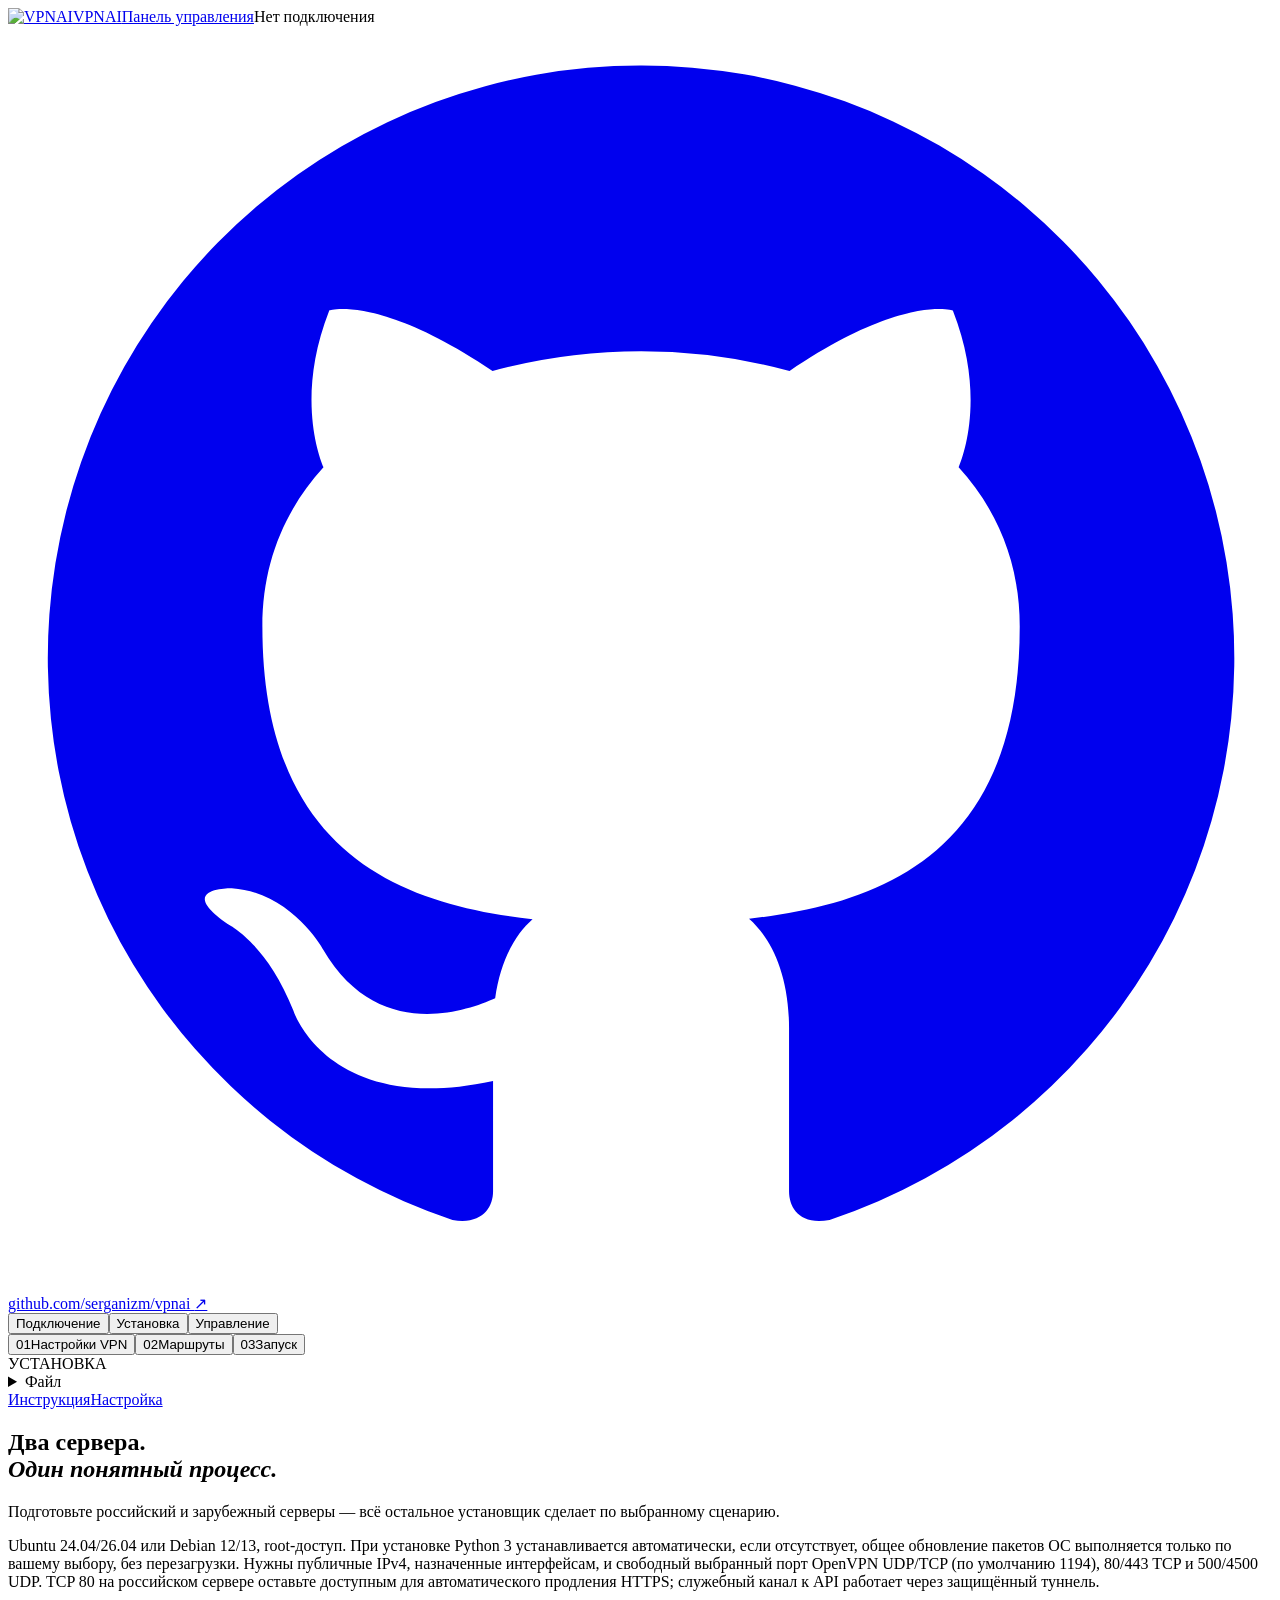
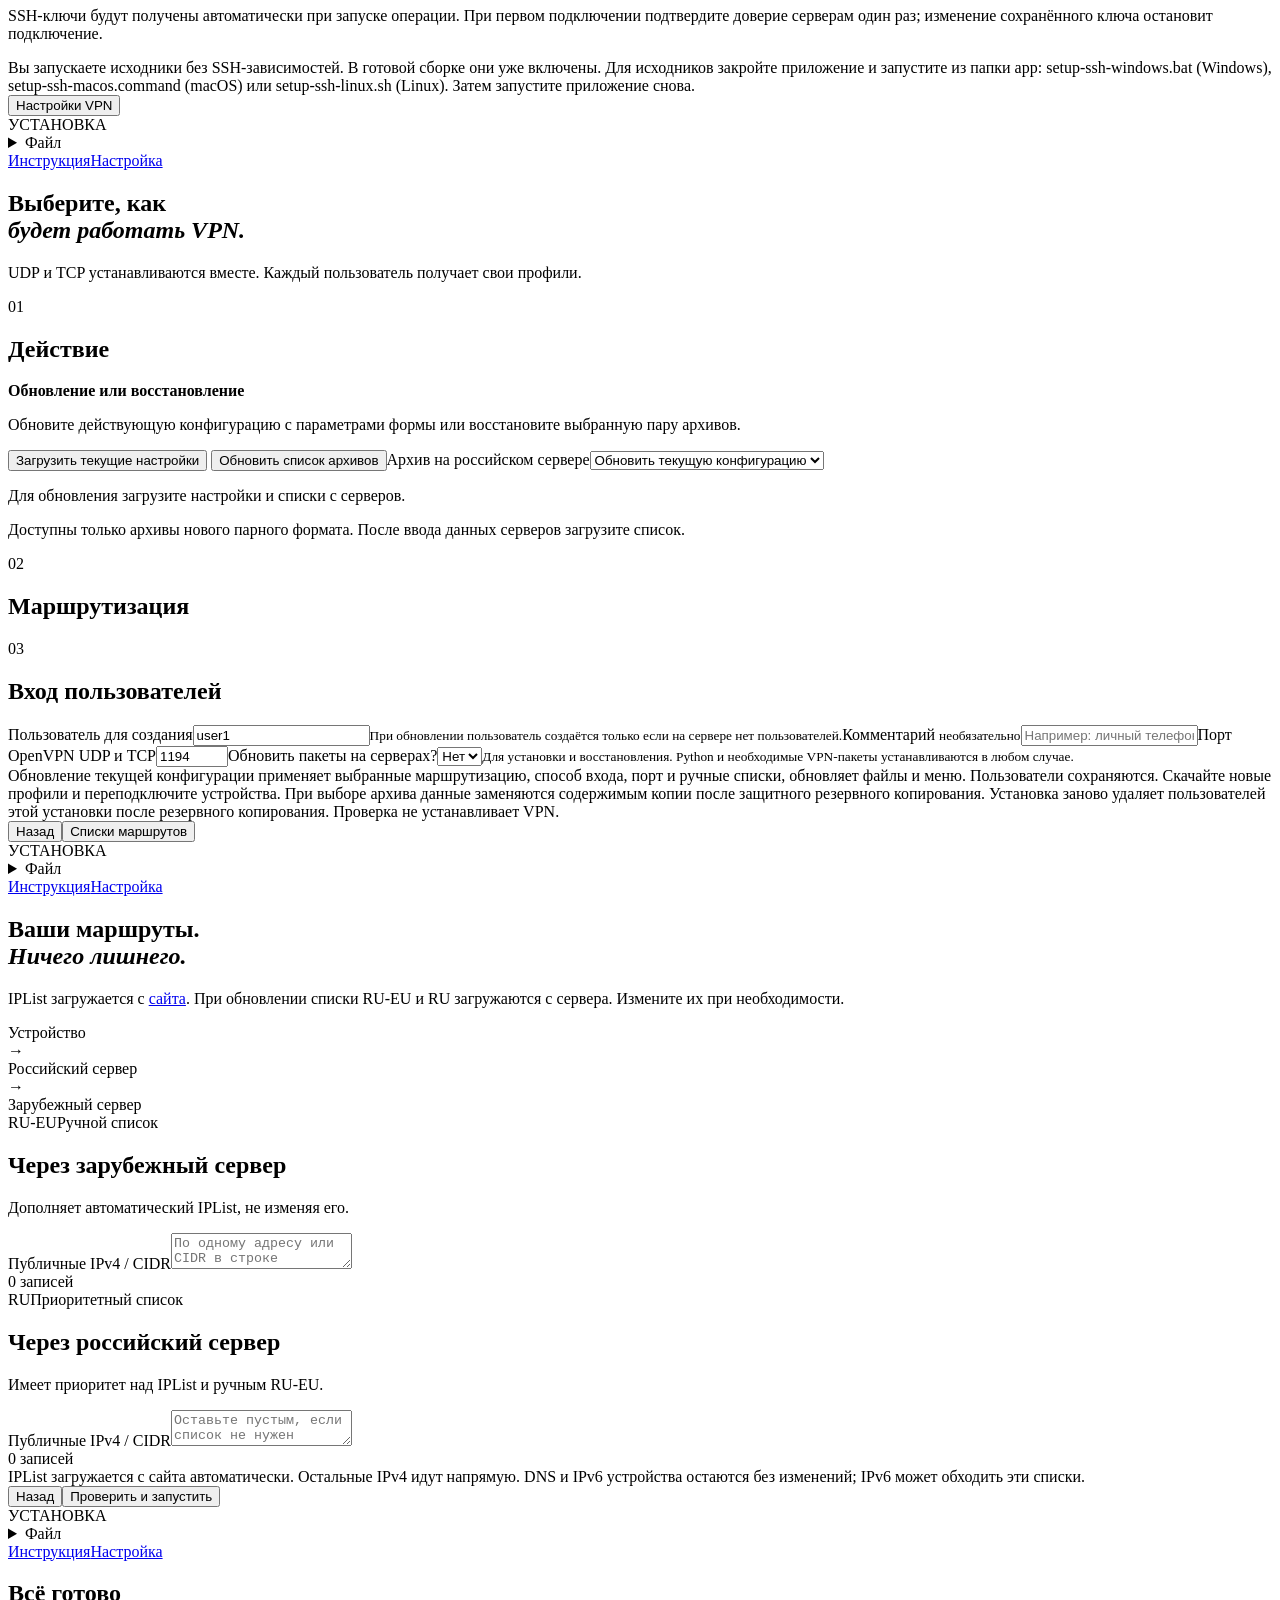
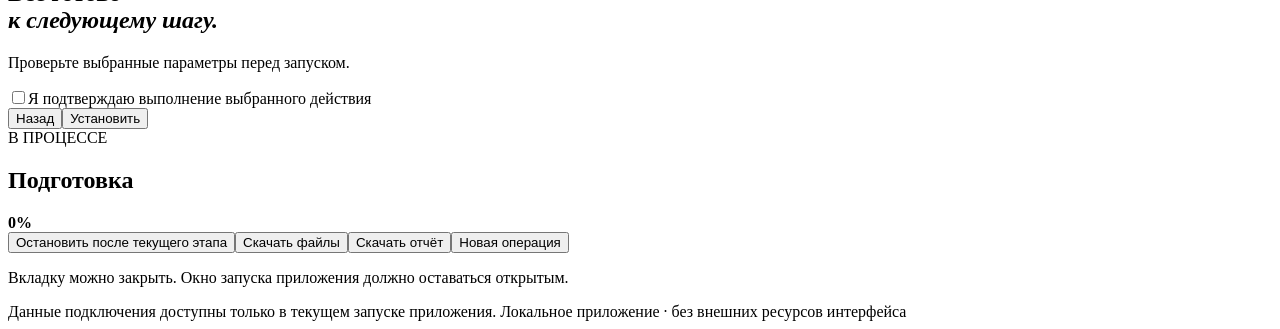
==== android/ui/index.html @ fbcc9d58 "Release 0.3.1 with unified desktop and Android interfaces" ====
<!doctype html>
<html lang="ru"><head><meta charset="UTF-8"><meta name="viewport" content="width=device-width,initial-scale=1"><title>VPNAI · мобильная панель</title><link rel="stylesheet" href="/style.css"><script defer src="/app.js"></script></head>
<body class="mobile-preview" data-mobile-mode="admin"><div class="app"><aside class="mobile-shell-head">
<div class="mobile-brand-row"><a class="brand" href="#"><img class="brand-logo" src="/static/logo.jpg" alt="VPNAI"><span class="brand-copy"><span class="brand-name">VPNAI</span><span class="brand-subtitle">Панель управления</span></span></a><span id="mobileConnectionBadge" class="demo-label connection-badge is-disconnected" role="status" aria-live="polite" aria-atomic="true"><span class="connection-badge-dot" aria-hidden="true"></span><span class="connection-badge-text">Нет подключения</span></span></div>
<a class="mobile-repository" href="https://github.com/serganizm/vpnai" target="_blank" rel="noopener noreferrer"><svg viewBox="0 0 24 24" aria-hidden="true"><path fill="currentColor" d="M12 .75a11.25 11.25 0 0 0-3.56 21.92c.56.1.77-.24.77-.54v-2.1c-3.13.68-3.79-1.33-3.79-1.33-.51-1.3-1.25-1.65-1.25-1.65-1.02-.7.08-.68.08-.68 1.13.08 1.73 1.16 1.73 1.16 1 1.72 2.63 1.22 3.27.93.1-.73.39-1.22.71-1.5-2.5-.28-5.13-1.25-5.13-5.56 0-1.23.44-2.23 1.16-3.02-.12-.28-.5-1.43.11-2.98 0 0 .95-.3 3.1 1.15a10.8 10.8 0 0 1 5.64 0c2.15-1.46 3.1-1.15 3.1-1.15.61 1.55.23 2.7.11 2.98.72.79 1.16 1.79 1.16 3.02 0 4.32-2.63 5.27-5.14 5.55.4.35.76 1.03.76 2.08v3.1c0 .3.2.65.77.54A11.25 11.25 0 0 0 12 .75Z"/></svg>github.com/serganizm/vpnai <span>↗</span></a>
<div class="workspace-switch" role="group" aria-label="Основной раздел"><button id="modeConnection" class="selected"><span class="mode-label">Подключение</span></button><button id="modeInstall"><span class="mode-label">Установка</span><span class="mode-connection-dot" aria-hidden="true"></span></button><button id="modeAdmin"><span class="mode-label">Управление</span><span class="mode-connection-dot" aria-hidden="true"></span></button></div>
<div id="installNav" class="hidden"><nav id="navigation" aria-label="Шаги установки"><button data-page="1" class="nav"><span>01</span>Настройки VPN</button><button data-page="2" class="nav"><span>02</span>Маршруты</button><button data-page="3" class="nav"><span>03</span>Запуск</button></nav></div><div id="adminNav"></div></aside>
<main><div id="adminView"></div><div id="installView" class="hidden"><div id="installConnectionHint"></div>
<div id="error" class="error hidden" role="alert"></div>
<section class="hidden" data-connection-fields="true"><div class="step-heading"><div class="eyebrow">УСТАНОВКА</div><nav class="help-menu" aria-label="Documentation"><details class="connection-file-menu"><summary>Файл</summary><div class="connection-file-popup"><button type="button" data-server-file-download>Скачать файл</button><button type="button" data-server-file-upload>Загрузить файл</button><p>Шаблон JSON для RU и EU. Можно загрузить .json или .txt с такой же структурой. Заполненный файл содержит пароли.</p></div></details><a href="/help" target="_blank" rel="noopener">Инструкция</a><a href="/docs/SETUP.md" target="_blank" rel="noopener">Настройка</a></nav></div><div class="page-intro"><div class="intro-copy"><h1>Два сервера.<br><em>Один понятный процесс.</em></h1><p class="lead">Подготовьте российский и зарубежный серверы — всё остальное установщик сделает по выбранному сценарию.</p></div></div>
<div class="server-grid" id="serverCards"></div>
<div id="realNotes"><div class="notice">Ubuntu 24.04/26.04 или Debian 12/13, root-доступ. При установке Python 3 устанавливается автоматически, если отсутствует, общее обновление пакетов ОС выполняется только по вашему выбору, без перезагрузки. Нужны публичные IPv4, назначенные интерфейсам, и свободный выбранный порт OpenVPN UDP/TCP (по умолчанию 1194), 80/443 TCP и 500/4500 UDP. TCP 80 на российском сервере оставьте доступным для автоматического продления HTTPS; служебный канал к API работает через защищённый туннель.</div><div class="fingerprints"><p id="sshTrustStatus">SSH-ключи будут получены автоматически при запуске операции. При первом подключении подтвердите доверие серверам один раз; изменение сохранённого ключа остановит подключение.</p></div><div id="sshMissing" class="notice hidden">Вы запускаете исходники без SSH-зависимостей. В готовой сборке они уже включены. Для исходников закройте приложение и запустите из папки app: setup-ssh-windows.bat (Windows), setup-ssh-macos.command (macOS) или setup-ssh-linux.sh (Linux). Затем запустите приложение снова.</div></div>
<div class="footer-actions action-bar"><div class="action-buttons"><button class="primary next">Настройки VPN </button></div></div></section>
<section class="page hidden" data-page="1"><div class="step-heading"><div class="eyebrow">УСТАНОВКА</div><nav class="help-menu" aria-label="Documentation"><details class="connection-file-menu"><summary>Файл</summary><div class="connection-file-popup"><button type="button" data-server-file-download>Скачать файл</button><button type="button" data-server-file-upload>Загрузить файл</button><p>Шаблон JSON для RU и EU. Можно загрузить .json или .txt с такой же структурой. Заполненный файл содержит пароли.</p></div></details><a href="/help" target="_blank" rel="noopener">Инструкция</a><a href="/docs/SETUP.md" target="_blank" rel="noopener">Настройка</a></nav></div><div class="page-intro"><div class="intro-copy"><h1>Выберите, как<br><em>будет работать VPN.</em></h1><p class="lead">UDP и TCP устанавливаются вместе. Каждый пользователь получает свои профили.</p></div></div>
<div class="section-title"><span>01</span><h2>Действие</h2></div><div id="actions" class="choice-grid three"></div><div id="restoreOptions" class="notice hidden"><strong>Обновление или восстановление</strong><p>Обновите действующую конфигурацию с параметрами формы или восстановите выбранную пару архивов.</p><button id="loadCurrentConfig" type="button" class="secondary">Загрузить текущие настройки</button> <button id="loadBackups" type="button" class="secondary">Обновить список архивов</button><label>Архив на российском сервере<select id="restoreBackup"><option value="">Обновить текущую конфигурацию</option></select></label><p id="currentConfigStatus">Для обновления загрузите настройки и списки с серверов.</p><p id="backupStatus">Доступны только архивы нового парного формата. После ввода данных серверов загрузите список.</p></div>
<div class="section-title"><span>02</span><h2>Маршрутизация</h2></div><div id="routes" class="choice-stack"></div>
<div class="section-title"><span>03</span><h2>Вход пользователей</h2></div><div id="authChoices" class="choice-grid"></div>
<div class="fields two"><label>Пользователь для создания<input id="initialUser" value="user1" autocomplete="off" maxlength="48"><small><span id="initialUserHint">При обновлении пользователь создаётся только если на сервере нет пользователей.</span></small></label><label>Комментарий <small>необязательно</small><input id="comment" placeholder="Например: личный телефон" maxlength="200"></label><label>Порт OpenVPN UDP и TCP<input id="vpnPort" type="number" min="1024" max="65535" value="1194"></label><label>Обновить пакеты на серверах?<select id="updatePackages"><option value="no">Нет</option><option value="yes">Да</option></select><small>Для установки и восстановления. Python и необходимые VPN-пакеты устанавливаются в любом случае.</small></label></div>
<div class="notice">Обновление текущей конфигурации применяет выбранные маршрутизацию, способ входа, порт и ручные списки, обновляет файлы и меню. Пользователи сохраняются. Скачайте новые профили и переподключите устройства. При выборе архива данные заменяются содержимым копии после защитного резервного копирования. Установка заново удаляет пользователей этой установки после резервного копирования. Проверка не устанавливает VPN.</div><div class="footer-actions action-bar"><div class="action-buttons"><button class="primary back">Назад</button><button class="primary next">Списки маршрутов </button></div></div></section>
<section class="page hidden" data-page="2"><div class="step-heading"><div class="eyebrow">УСТАНОВКА</div><nav class="help-menu" aria-label="Documentation"><details class="connection-file-menu"><summary>Файл</summary><div class="connection-file-popup"><button type="button" data-server-file-download>Скачать файл</button><button type="button" data-server-file-upload>Загрузить файл</button><p>Шаблон JSON для RU и EU. Можно загрузить .json или .txt с такой же структурой. Заполненный файл содержит пароли.</p></div></details><a href="/help" target="_blank" rel="noopener">Инструкция</a><a href="/docs/SETUP.md" target="_blank" rel="noopener">Настройка</a></nav></div><div class="page-intro"><div class="intro-copy"><h1>Ваши маршруты.<br><em>Ничего лишнего.</em></h1><p class="lead">IPList загружается с <a class="source-link" href="https://iplist.opencck.org/ru/" target="_blank" rel="noopener noreferrer">сайта</a>. При обновлении списки RU-EU и RU загружаются с сервера. Измените их при необходимости.</p></div></div><div class="route-diagram"><div>Устройство</div><span>→</span><div>Российский сервер</div><span>→</span><div>Зарубежный сервер</div></div><div class="server-grid"><div class="panel"><div class="panel-top"><span class="tag">RU-EU</span><span class="muted">Ручной список</span></div><h2>Через зарубежный сервер</h2><p>Дополняет автоматический IPList, не изменяя его.</p><label>Публичные IPv4 / CIDR<textarea id="euRoutes" spellcheck="false" placeholder="По одному адресу или CIDR в строке"></textarea></label><div class="count" id="euCount">0 записей</div></div><div class="panel"><div class="panel-top"><span class="tag green">RU</span><span class="muted">Приоритетный список</span></div><h2>Через российский сервер</h2><p>Имеет приоритет над IPList и ручным RU-EU.</p><label>Публичные IPv4 / CIDR<textarea id="ruRoutes" spellcheck="false" placeholder="Оставьте пустым, если список не нужен"></textarea></label><div class="count" id="ruCount">0 записей</div></div></div><div class="notice" id="routeNotice">IPList загружается с сайта автоматически. Остальные IPv4 идут напрямую. DNS и IPv6 устройства остаются без изменений; IPv6 может обходить эти списки.</div><div class="footer-actions action-bar"><div class="action-buttons"><button class="primary back">Назад</button><button class="primary next">Проверить и запустить </button></div></div></section>
<section class="page hidden" data-page="3"><div class="step-heading"><div class="eyebrow">УСТАНОВКА</div><nav class="help-menu" aria-label="Documentation"><details class="connection-file-menu"><summary>Файл</summary><div class="connection-file-popup"><button type="button" data-server-file-download>Скачать файл</button><button type="button" data-server-file-upload>Загрузить файл</button><p>Шаблон JSON для RU и EU. Можно загрузить .json или .txt с такой же структурой. Заполненный файл содержит пароли.</p></div></details><a href="/help" target="_blank" rel="noopener">Инструкция</a><a href="/docs/SETUP.md" target="_blank" rel="noopener">Настройка</a></nav></div><div class="page-intro"><div class="intro-copy"><h1>Всё готово<br><em>к следующему шагу.</em></h1></div></div><p class="lead" id="reviewSubtitle">Проверьте выбранные параметры перед запуском.</p><div id="summary" class="summary"></div><div id="destructive" class="notice danger hidden"><p id="destructiveDescription"></p><label class="check"><input id="confirmation" type="checkbox">Я подтверждаю выполнение выбранного действия</label></div><div class="footer-actions action-bar"><div id="runControls" class="action-buttons"><button class="primary back">Назад</button><button id="start" class="primary">Установить </button></div></div><div id="progressPanel" class="panel hidden"><div class="progress-head"><div><span id="runBadge" class="pill">В ПРОЦЕССЕ</span><h2 id="phase">Подготовка</h2></div><strong id="percentage">0%</strong></div><div class="progress-track"><div id="progressBar"></div></div><div class="log" id="log" aria-live="polite"></div><div class="result hidden" id="result"></div><div class="result-actions"><button id="cancel" class="secondary">Остановить после текущего этапа</button><button id="download" class="primary hidden">Скачать файлы</button><button id="report" class="secondary hidden">Скачать отчёт</button><button id="again" class="secondary hidden">Новая операция</button></div><p class="muted small">Вкладку можно закрыть. Окно запуска приложения должно оставаться открытым.</p></div></section>
</div><footer><span class="session-note">Данные подключения доступны только в текущем запуске приложения.</span> <span>Локальное приложение · без внешних ресурсов интерфейса</span></footer></main></div></body></html>
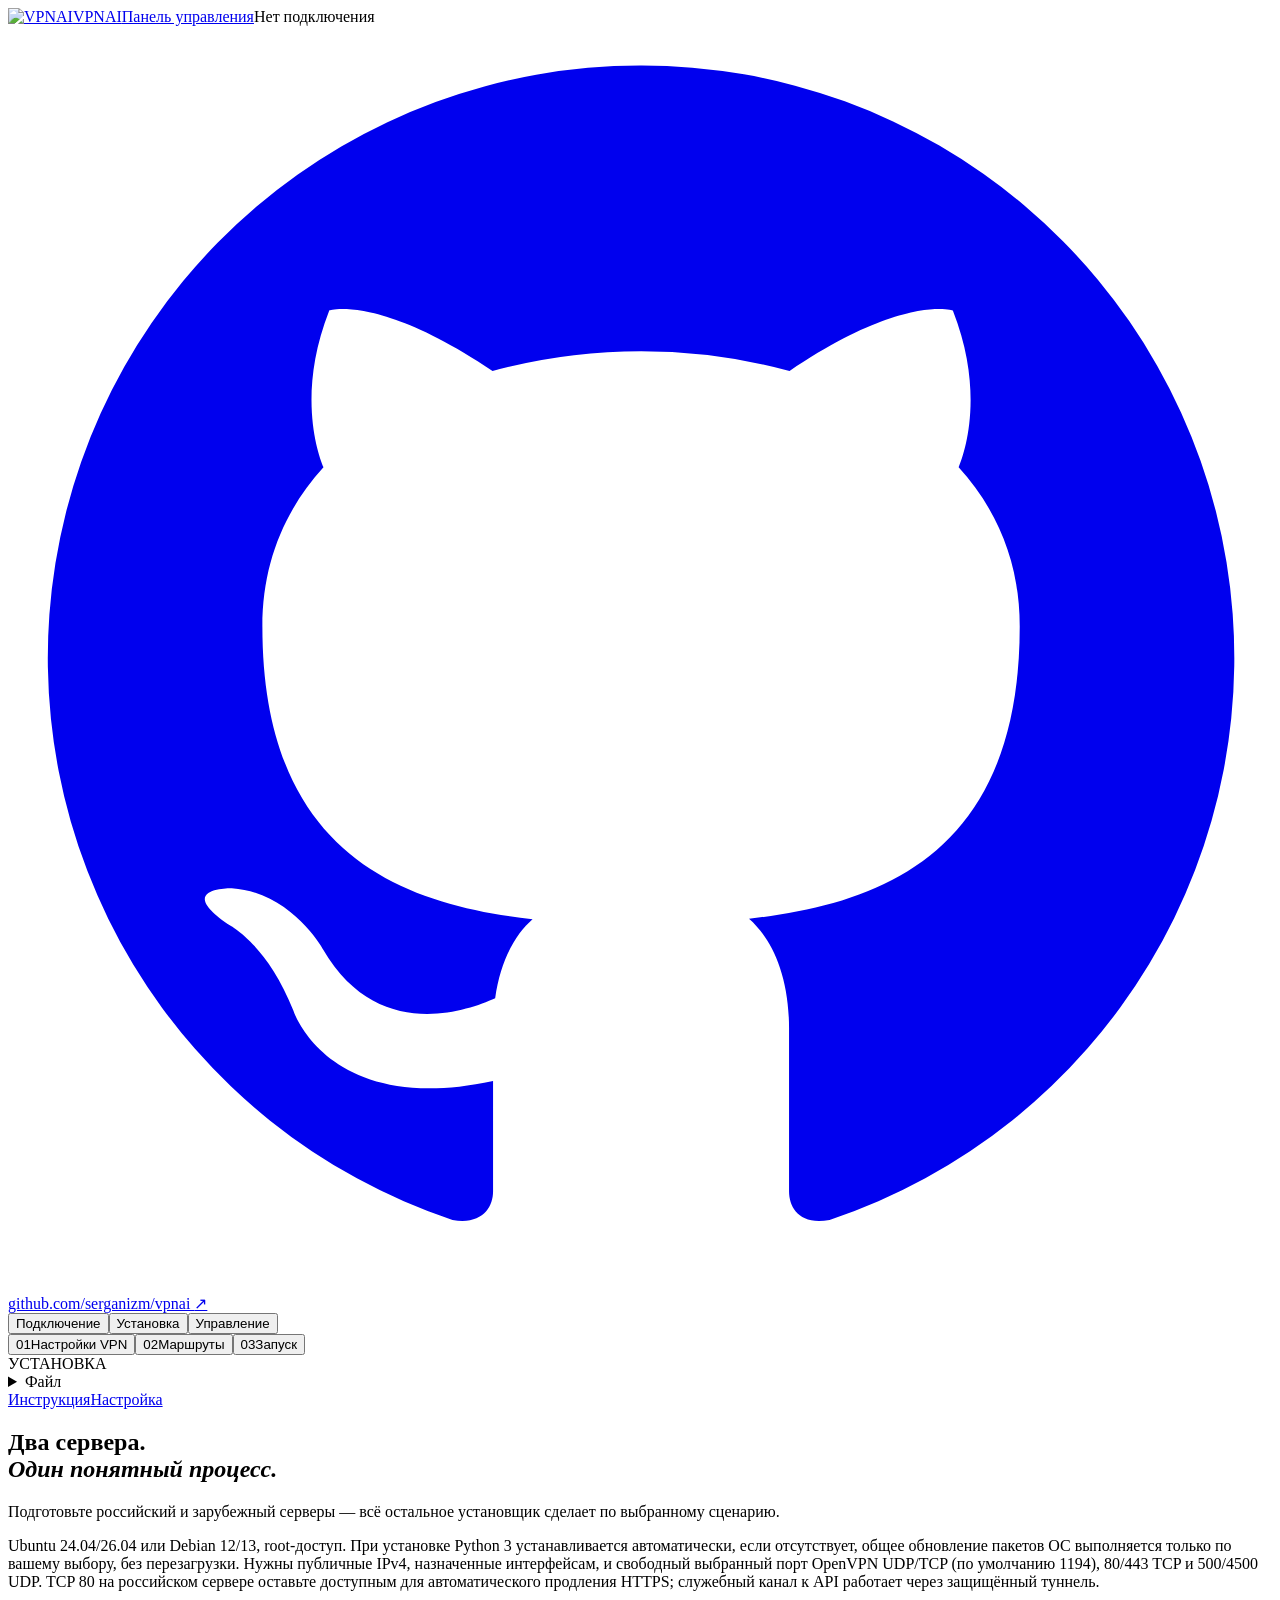
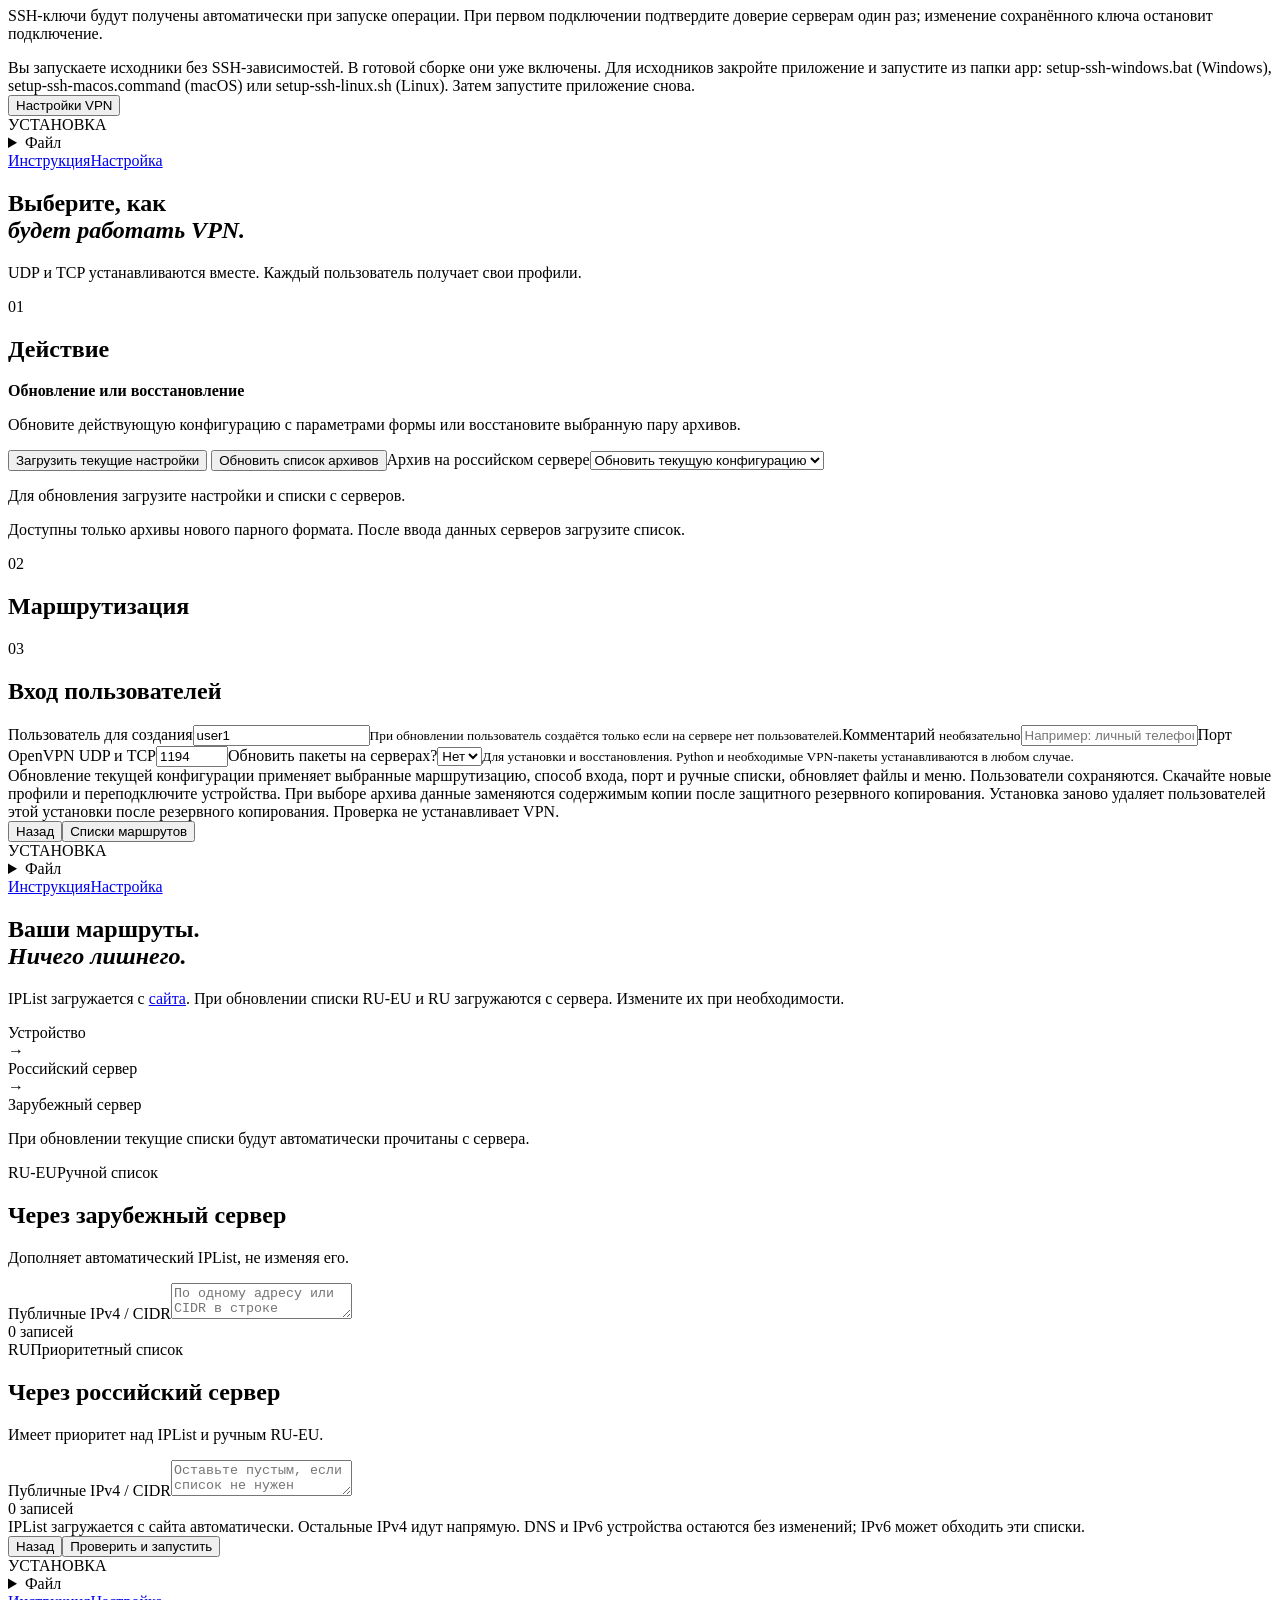
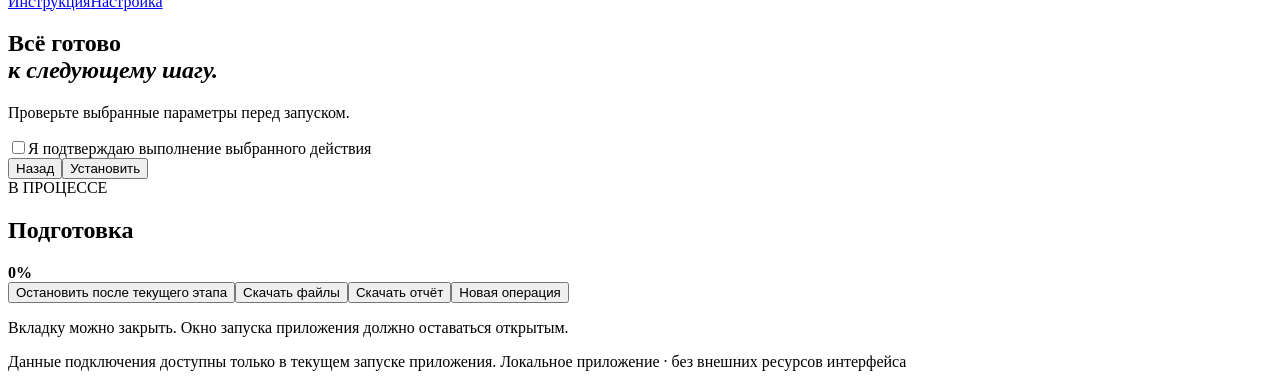
==== commit 9f98fb45: "Release 0.4.1: reliable SSH lock cleanup and automatic live configuration loading" ====
--- a/android/ui/index.html
+++ b/android/ui/index.html
@@ -16,7 +16,7 @@
 <div class="section-title"><span>02</span><h2>Маршрутизация</h2></div><div id="routes" class="choice-stack"></div>
 <div class="section-title"><span>03</span><h2>Вход пользователей</h2></div><div id="authChoices" class="choice-grid"></div>
 <div class="fields two"><label>Пользователь для создания<input id="initialUser" value="user1" autocomplete="off" maxlength="48"><small><span id="initialUserHint">При обновлении пользователь создаётся только если на сервере нет пользователей.</span></small></label><label>Комментарий <small>необязательно</small><input id="comment" placeholder="Например: личный телефон" maxlength="200"></label><label>Порт OpenVPN UDP и TCP<input id="vpnPort" type="number" min="1024" max="65535" value="1194"></label><label>Обновить пакеты на серверах?<select id="updatePackages"><option value="no">Нет</option><option value="yes">Да</option></select><small>Для установки и восстановления. Python и необходимые VPN-пакеты устанавливаются в любом случае.</small></label></div>
-<div class="notice">Обновление текущей конфигурации применяет выбранные маршрутизацию, способ входа, порт и ручные списки, обновляет файлы и меню. Пользователи сохраняются. Скачайте новые профили и переподключите устройства. При выборе архива данные заменяются содержимым копии после защитного резервного копирования. Установка заново удаляет пользователей этой установки после резервного копирования. Проверка не устанавливает VPN.</div><div class="footer-actions action-bar"><div class="action-buttons"><button class="primary back">Назад</button><button class="primary next">Списки маршрутов </button></div></div></section>
-<section class="page hidden" data-page="2"><div class="step-heading"><div class="eyebrow">УСТАНОВКА</div><nav class="help-menu" aria-label="Documentation"><details class="connection-file-menu"><summary>Файл</summary><div class="connection-file-popup"><button type="button" data-server-file-download>Скачать файл</button><button type="button" data-server-file-upload>Загрузить файл</button><p>Шаблон JSON для RU и EU. Можно загрузить .json или .txt с такой же структурой. Заполненный файл содержит пароли.</p></div></details><a href="/help" target="_blank" rel="noopener">Инструкция</a><a href="/docs/SETUP.md" target="_blank" rel="noopener">Настройка</a></nav></div><div class="page-intro"><div class="intro-copy"><h1>Ваши маршруты.<br><em>Ничего лишнего.</em></h1><p class="lead">IPList загружается с <a class="source-link" href="https://iplist.opencck.org/ru/" target="_blank" rel="noopener noreferrer">сайта</a>. При обновлении списки RU-EU и RU загружаются с сервера. Измените их при необходимости.</p></div></div><div class="route-diagram"><div>Устройство</div><span>→</span><div>Российский сервер</div><span>→</span><div>Зарубежный сервер</div></div><div class="server-grid"><div class="panel"><div class="panel-top"><span class="tag">RU-EU</span><span class="muted">Ручной список</span></div><h2>Через зарубежный сервер</h2><p>Дополняет автоматический IPList, не изменяя его.</p><label>Публичные IPv4 / CIDR<textarea id="euRoutes" spellcheck="false" placeholder="По одному адресу или CIDR в строке"></textarea></label><div class="count" id="euCount">0 записей</div></div><div class="panel"><div class="panel-top"><span class="tag green">RU</span><span class="muted">Приоритетный список</span></div><h2>Через российский сервер</h2><p>Имеет приоритет над IPList и ручным RU-EU.</p><label>Публичные IPv4 / CIDR<textarea id="ruRoutes" spellcheck="false" placeholder="Оставьте пустым, если список не нужен"></textarea></label><div class="count" id="ruCount">0 записей</div></div></div><div class="notice" id="routeNotice">IPList загружается с сайта автоматически. Остальные IPv4 идут напрямую. DNS и IPv6 устройства остаются без изменений; IPv6 может обходить эти списки.</div><div class="footer-actions action-bar"><div class="action-buttons"><button class="primary back">Назад</button><button class="primary next">Проверить и запустить </button></div></div></section>
+<div id="installationDNSPreview"></div><div class="notice">Обновление текущей конфигурации применяет выбранные маршрутизацию, способ входа, порт и ручные списки, обновляет файлы и меню. Пользователи сохраняются. Скачайте новые профили и переподключите устройства. При выборе архива данные заменяются содержимым копии после защитного резервного копирования. Установка заново удаляет пользователей этой установки после резервного копирования. Проверка не устанавливает VPN.</div><div class="footer-actions action-bar"><div class="action-buttons"><button class="primary back">Назад</button><button class="primary next">Списки маршрутов </button></div></div></section>
+<section class="page hidden" data-page="2"><div class="step-heading"><div class="eyebrow">УСТАНОВКА</div><nav class="help-menu" aria-label="Documentation"><details class="connection-file-menu"><summary>Файл</summary><div class="connection-file-popup"><button type="button" data-server-file-download>Скачать файл</button><button type="button" data-server-file-upload>Загрузить файл</button><p>Шаблон JSON для RU и EU. Можно загрузить .json или .txt с такой же структурой. Заполненный файл содержит пароли.</p></div></details><a href="/help" target="_blank" rel="noopener">Инструкция</a><a href="/docs/SETUP.md" target="_blank" rel="noopener">Настройка</a></nav></div><div class="page-intro"><div class="intro-copy"><h1>Ваши маршруты.<br><em>Ничего лишнего.</em></h1><p class="lead">IPList загружается с <a class="source-link" href="https://iplist.opencck.org/ru/" target="_blank" rel="noopener noreferrer">сайта</a>. При обновлении списки RU-EU и RU загружаются с сервера. Измените их при необходимости.</p></div></div><div class="route-diagram"><div>Устройство</div><span>→</span><div>Российский сервер</div><span>→</span><div>Зарубежный сервер</div></div><p class="muted small" id="routesSourceStatus">При обновлении текущие списки будут автоматически прочитаны с сервера.</p><div class="server-grid"><div class="panel"><div class="panel-top"><span class="tag">RU-EU</span><span class="muted">Ручной список</span></div><h2>Через зарубежный сервер</h2><p>Дополняет автоматический IPList, не изменяя его.</p><label>Публичные IPv4 / CIDR<textarea id="euRoutes" spellcheck="false" placeholder="По одному адресу или CIDR в строке"></textarea></label><div class="count" id="euCount">0 записей</div></div><div class="panel"><div class="panel-top"><span class="tag green">RU</span><span class="muted">Приоритетный список</span></div><h2>Через российский сервер</h2><p>Имеет приоритет над IPList и ручным RU-EU.</p><label>Публичные IPv4 / CIDR<textarea id="ruRoutes" spellcheck="false" placeholder="Оставьте пустым, если список не нужен"></textarea></label><div class="count" id="ruCount">0 записей</div></div></div><div class="notice" id="routeNotice">IPList загружается с сайта автоматически. Остальные IPv4 идут напрямую. DNS и IPv6 устройства остаются без изменений; IPv6 может обходить эти списки.</div><div class="footer-actions action-bar"><div class="action-buttons"><button class="primary back">Назад</button><button class="primary next">Проверить и запустить </button></div></div></section>
 <section class="page hidden" data-page="3"><div class="step-heading"><div class="eyebrow">УСТАНОВКА</div><nav class="help-menu" aria-label="Documentation"><details class="connection-file-menu"><summary>Файл</summary><div class="connection-file-popup"><button type="button" data-server-file-download>Скачать файл</button><button type="button" data-server-file-upload>Загрузить файл</button><p>Шаблон JSON для RU и EU. Можно загрузить .json или .txt с такой же структурой. Заполненный файл содержит пароли.</p></div></details><a href="/help" target="_blank" rel="noopener">Инструкция</a><a href="/docs/SETUP.md" target="_blank" rel="noopener">Настройка</a></nav></div><div class="page-intro"><div class="intro-copy"><h1>Всё готово<br><em>к следующему шагу.</em></h1></div></div><p class="lead" id="reviewSubtitle">Проверьте выбранные параметры перед запуском.</p><div id="summary" class="summary"></div><div id="destructive" class="notice danger hidden"><p id="destructiveDescription"></p><label class="check"><input id="confirmation" type="checkbox">Я подтверждаю выполнение выбранного действия</label></div><div class="footer-actions action-bar"><div id="runControls" class="action-buttons"><button class="primary back">Назад</button><button id="start" class="primary">Установить </button></div></div><div id="progressPanel" class="panel hidden"><div class="progress-head"><div><span id="runBadge" class="pill">В ПРОЦЕССЕ</span><h2 id="phase">Подготовка</h2></div><strong id="percentage">0%</strong></div><div class="progress-track"><div id="progressBar"></div></div><div class="log" id="log" aria-live="polite"></div><div class="result hidden" id="result"></div><div class="result-actions"><button id="cancel" class="secondary">Остановить после текущего этапа</button><button id="download" class="primary hidden">Скачать файлы</button><button id="report" class="secondary hidden">Скачать отчёт</button><button id="again" class="secondary hidden">Новая операция</button></div><p class="muted small">Вкладку можно закрыть. Окно запуска приложения должно оставаться открытым.</p></div></section>
 </div><footer><span class="session-note">Данные подключения доступны только в текущем запуске приложения.</span> <span>Локальное приложение · без внешних ресурсов интерфейса</span></footer></main></div></body></html>
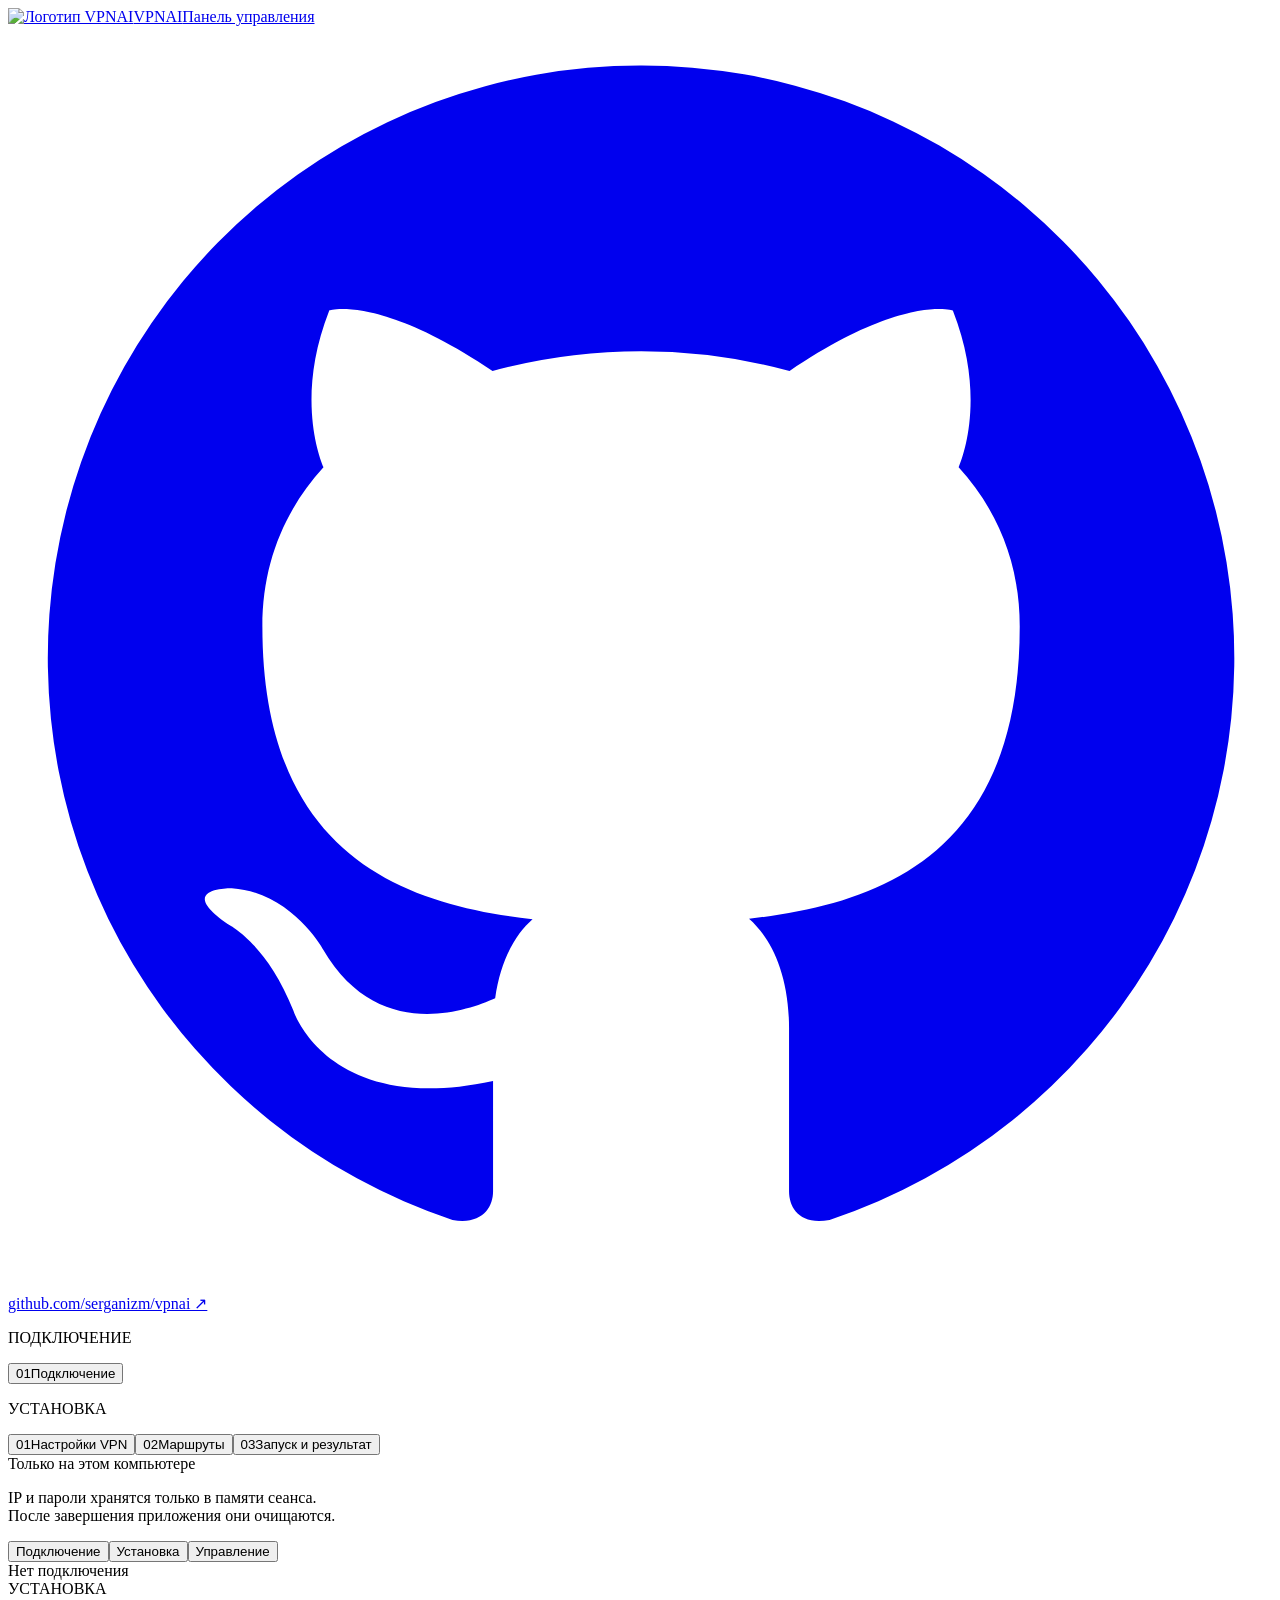
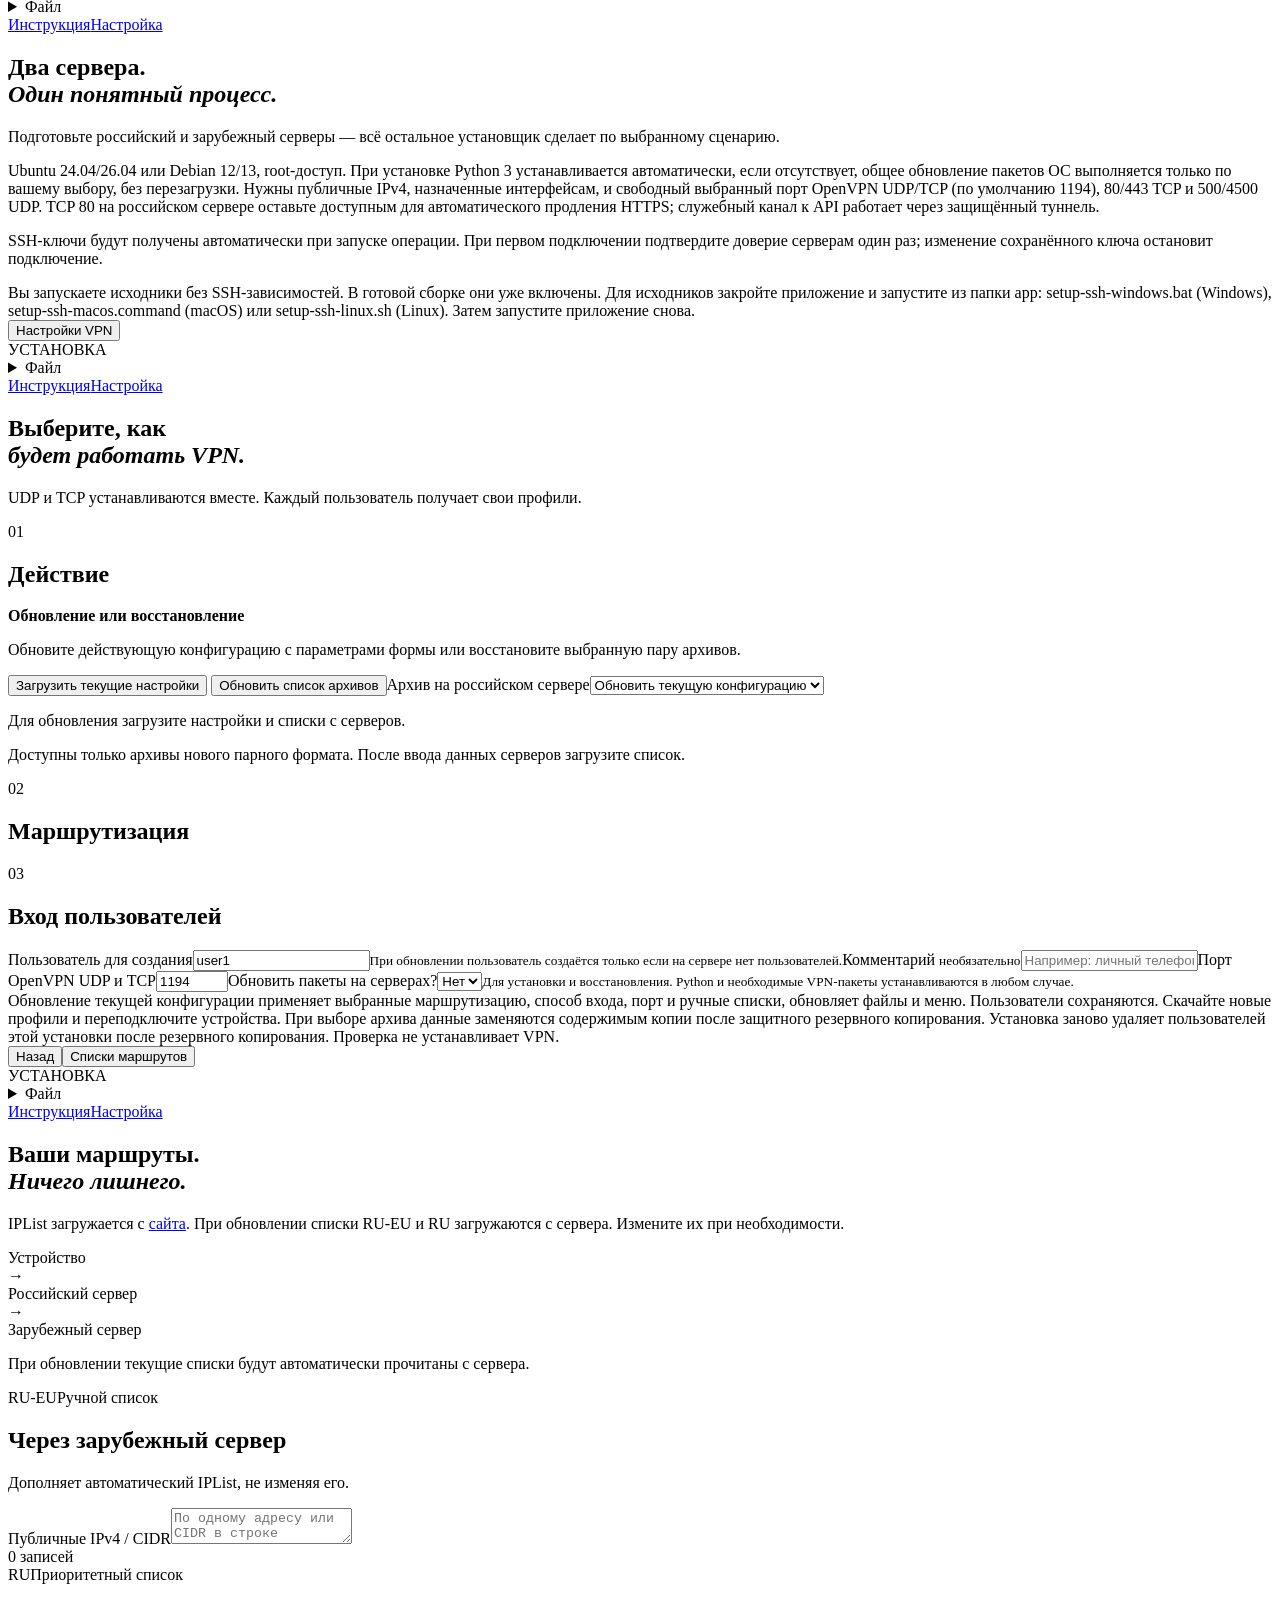
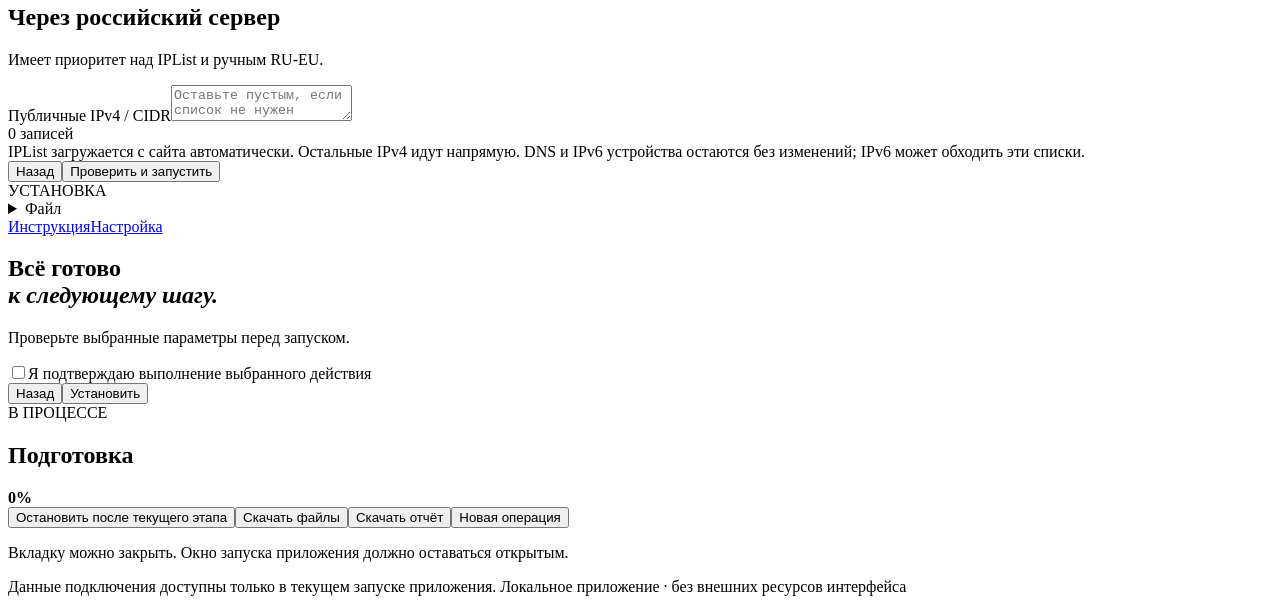
==== commit 5c37606f: "Release 0.8.0: SSH to EU via RU jump and unified static UI Add eu_ssh/eu_target so management and in" ====
--- a/android/ui/index.html
+++ b/android/ui/index.html
@@ -1,11 +1,7 @@
 <!doctype html>
-<html lang="ru"><head><meta charset="UTF-8"><meta name="viewport" content="width=device-width,initial-scale=1"><title>VPNAI · мобильная панель</title><link rel="stylesheet" href="/style.css"><script defer src="/app.js"></script></head>
-<body class="mobile-preview" data-mobile-mode="admin"><div class="app"><aside class="mobile-shell-head">
-<div class="mobile-brand-row"><a class="brand" href="#"><img class="brand-logo" src="/static/logo.jpg" alt="VPNAI"><span class="brand-copy"><span class="brand-name">VPNAI</span><span class="brand-subtitle">Панель управления</span></span></a><span id="mobileConnectionBadge" class="demo-label connection-badge is-disconnected" role="status" aria-live="polite" aria-atomic="true"><span class="connection-badge-dot" aria-hidden="true"></span><span class="connection-badge-text">Нет подключения</span></span></div>
-<a class="mobile-repository" href="https://github.com/serganizm/vpnai" target="_blank" rel="noopener noreferrer"><svg viewBox="0 0 24 24" aria-hidden="true"><path fill="currentColor" d="M12 .75a11.25 11.25 0 0 0-3.56 21.92c.56.1.77-.24.77-.54v-2.1c-3.13.68-3.79-1.33-3.79-1.33-.51-1.3-1.25-1.65-1.25-1.65-1.02-.7.08-.68.08-.68 1.13.08 1.73 1.16 1.73 1.16 1 1.72 2.63 1.22 3.27.93.1-.73.39-1.22.71-1.5-2.5-.28-5.13-1.25-5.13-5.56 0-1.23.44-2.23 1.16-3.02-.12-.28-.5-1.43.11-2.98 0 0 .95-.3 3.1 1.15a10.8 10.8 0 0 1 5.64 0c2.15-1.46 3.1-1.15 3.1-1.15.61 1.55.23 2.7.11 2.98.72.79 1.16 1.79 1.16 3.02 0 4.32-2.63 5.27-5.14 5.55.4.35.76 1.03.76 2.08v3.1c0 .3.2.65.77.54A11.25 11.25 0 0 0 12 .75Z"/></svg>github.com/serganizm/vpnai <span>↗</span></a>
-<div class="workspace-switch" role="group" aria-label="Основной раздел"><button id="modeConnection" class="selected"><span class="mode-label">Подключение</span></button><button id="modeInstall"><span class="mode-label">Установка</span><span class="mode-connection-dot" aria-hidden="true"></span></button><button id="modeAdmin"><span class="mode-label">Управление</span><span class="mode-connection-dot" aria-hidden="true"></span></button></div>
-<div id="installNav" class="hidden"><nav id="navigation" aria-label="Шаги установки"><button data-page="1" class="nav"><span>01</span>Настройки VPN</button><button data-page="2" class="nav"><span>02</span>Маршруты</button><button data-page="3" class="nav"><span>03</span>Запуск</button></nav></div><div id="adminNav"></div></aside>
-<main><div id="adminView"></div><div id="installView" class="hidden"><div id="installConnectionHint"></div>
+<html lang="ru"><head><meta charset="UTF-8"><meta name="viewport" content="width=device-width,initial-scale=1"><title>VPNAI · управление VPN</title><link rel="stylesheet" href="/style.css"><script defer src="/app.js"></script></head>
+<body class="web-preview" data-workspace-mode="admin"><div class="app"><aside><a class="brand" href="#"><img class="brand-logo" src="/static/logo.jpg" alt="Логотип VPNAI"><span class="brand-copy"><span class="brand-name">VPNAI</span><span class="brand-subtitle">Панель управления</span></span></a><a class="repository-link" href="https://github.com/serganizm/vpnai" target="_blank" rel="noopener noreferrer"><svg class="github-icon" viewBox="0 0 24 24" aria-hidden="true" focusable="false"><path fill="currentColor" d="M12 .75a11.25 11.25 0 0 0-3.56 21.92c.56.1.77-.24.77-.54v-2.1c-3.13.68-3.79-1.33-3.79-1.33-.51-1.3-1.25-1.65-1.25-1.65-1.02-.7.08-.68.08-.68 1.13.08 1.73 1.16 1.73 1.16 1 1.72 2.63 1.22 3.27.93.1-.73.39-1.22.71-1.5-2.5-.28-5.13-1.25-5.13-5.56 0-1.23.44-2.23 1.16-3.02-.12-.28-.5-1.43.11-2.98 0 0 .95-.3 3.1 1.15a10.8 10.8 0 0 1 5.64 0c2.15-1.46 3.1-1.15 3.1-1.15.61 1.55.23 2.7.11 2.98.72.79 1.16 1.79 1.16 3.02 0 4.32-2.63 5.27-5.14 5.55.4.35.76 1.03.76 2.08v3.1c0 .3.2.65.77.54A11.25 11.25 0 0 0 12 .75Z"/></svg><span>github.com/serganizm/vpnai ↗</span></a><div id="connectionNav"><p class="side-caption">ПОДКЛЮЧЕНИЕ</p><button type="button" class="admin-nav active" data-open-shared-connection aria-current="page"><span aria-hidden="true">01</span>Подключение</button></div><div id="installNav"><p class="side-caption">УСТАНОВКА</p><nav id="navigation"><button data-page="1" class="nav"><span>01</span>Настройки VPN</button><button data-page="2" class="nav"><span>02</span>Маршруты</button><button data-page="3" class="nav"><span>03</span>Запуск и результат</button></nav></div><div id="adminNav"></div><div class="side-bottom"><span class="dot"></span> Только на этом компьютере<p>IP и пароли хранятся только в памяти сеанса.<br>После завершения приложения они очищаются.</p></div></aside>
+<main><div class="web-status-bar"><div class="workspace-switch" role="group" aria-label="Основной раздел"><button id="modeConnection" class="selected"><span class="mode-label">Подключение</span></button><button id="modeInstall"><span class="mode-label">Установка</span><span class="mode-connection-dot" aria-hidden="true"></span></button><button id="modeAdmin"><span class="mode-label">Управление</span><span class="mode-connection-dot" aria-hidden="true"></span></button></div><span id="workspaceConnectionBadge" class="demo-label connection-badge is-disconnected" role="status" aria-live="polite" aria-atomic="true"><span class="connection-badge-dot" aria-hidden="true"></span><span class="connection-badge-text">Нет подключения</span></span></div><div id="adminView"></div><div id="installView" class="hidden"><div id="installConnectionHint"></div>
 <div id="error" class="error hidden" role="alert"></div>
 <section class="hidden" data-connection-fields="true"><div class="step-heading"><div class="eyebrow">УСТАНОВКА</div><nav class="help-menu" aria-label="Documentation"><details class="connection-file-menu"><summary>Файл</summary><div class="connection-file-popup"><button type="button" data-server-file-download>Скачать файл</button><button type="button" data-server-file-upload>Загрузить файл</button><p>Шаблон JSON для RU и EU. Можно загрузить .json или .txt с такой же структурой. Заполненный файл содержит пароли.</p></div></details><a href="/help" target="_blank" rel="noopener">Инструкция</a><a href="/docs/SETUP.md" target="_blank" rel="noopener">Настройка</a></nav></div><div class="page-intro"><div class="intro-copy"><h1>Два сервера.<br><em>Один понятный процесс.</em></h1><p class="lead">Подготовьте российский и зарубежный серверы — всё остальное установщик сделает по выбранному сценарию.</p></div></div>
 <div class="server-grid" id="serverCards"></div>
@@ -16,7 +12,7 @@
 <div class="section-title"><span>02</span><h2>Маршрутизация</h2></div><div id="routes" class="choice-stack"></div>
 <div class="section-title"><span>03</span><h2>Вход пользователей</h2></div><div id="authChoices" class="choice-grid"></div>
 <div class="fields two"><label>Пользователь для создания<input id="initialUser" value="user1" autocomplete="off" maxlength="48"><small><span id="initialUserHint">При обновлении пользователь создаётся только если на сервере нет пользователей.</span></small></label><label>Комментарий <small>необязательно</small><input id="comment" placeholder="Например: личный телефон" maxlength="200"></label><label>Порт OpenVPN UDP и TCP<input id="vpnPort" type="number" min="1024" max="65535" value="1194"></label><label>Обновить пакеты на серверах?<select id="updatePackages"><option value="no">Нет</option><option value="yes">Да</option></select><small>Для установки и восстановления. Python и необходимые VPN-пакеты устанавливаются в любом случае.</small></label></div>
-<div id="installationDNSPreview"></div><div class="notice">Обновление текущей конфигурации применяет выбранные маршрутизацию, способ входа, порт и ручные списки, обновляет файлы и меню. Пользователи сохраняются. Скачайте новые профили и переподключите устройства. При выборе архива данные заменяются содержимым копии после защитного резервного копирования. Установка заново удаляет пользователей этой установки после резервного копирования. Проверка не устанавливает VPN.</div><div class="footer-actions action-bar"><div class="action-buttons"><button class="primary back">Назад</button><button class="primary next">Списки маршрутов </button></div></div></section>
+<div id="installationLimitsPreview"></div><div id="installationDNSPreview"></div><div class="notice">Обновление текущей конфигурации применяет выбранные маршрутизацию, способ входа, порт и ручные списки, обновляет файлы и меню. Пользователи сохраняются. Скачайте новые профили и переподключите устройства. При выборе архива данные заменяются содержимым копии после защитного резервного копирования. Установка заново удаляет пользователей этой установки после резервного копирования. Проверка не устанавливает VPN.</div><div class="footer-actions action-bar"><div class="action-buttons"><button class="primary back">Назад</button><button class="primary next">Списки маршрутов </button></div></div></section>
 <section class="page hidden" data-page="2"><div class="step-heading"><div class="eyebrow">УСТАНОВКА</div><nav class="help-menu" aria-label="Documentation"><details class="connection-file-menu"><summary>Файл</summary><div class="connection-file-popup"><button type="button" data-server-file-download>Скачать файл</button><button type="button" data-server-file-upload>Загрузить файл</button><p>Шаблон JSON для RU и EU. Можно загрузить .json или .txt с такой же структурой. Заполненный файл содержит пароли.</p></div></details><a href="/help" target="_blank" rel="noopener">Инструкция</a><a href="/docs/SETUP.md" target="_blank" rel="noopener">Настройка</a></nav></div><div class="page-intro"><div class="intro-copy"><h1>Ваши маршруты.<br><em>Ничего лишнего.</em></h1><p class="lead">IPList загружается с <a class="source-link" href="https://iplist.opencck.org/ru/" target="_blank" rel="noopener noreferrer">сайта</a>. При обновлении списки RU-EU и RU загружаются с сервера. Измените их при необходимости.</p></div></div><div class="route-diagram"><div>Устройство</div><span>→</span><div>Российский сервер</div><span>→</span><div>Зарубежный сервер</div></div><p class="muted small" id="routesSourceStatus">При обновлении текущие списки будут автоматически прочитаны с сервера.</p><div class="server-grid"><div class="panel"><div class="panel-top"><span class="tag">RU-EU</span><span class="muted">Ручной список</span></div><h2>Через зарубежный сервер</h2><p>Дополняет автоматический IPList, не изменяя его.</p><label>Публичные IPv4 / CIDR<textarea id="euRoutes" spellcheck="false" placeholder="По одному адресу или CIDR в строке"></textarea></label><div class="count" id="euCount">0 записей</div></div><div class="panel"><div class="panel-top"><span class="tag green">RU</span><span class="muted">Приоритетный список</span></div><h2>Через российский сервер</h2><p>Имеет приоритет над IPList и ручным RU-EU.</p><label>Публичные IPv4 / CIDR<textarea id="ruRoutes" spellcheck="false" placeholder="Оставьте пустым, если список не нужен"></textarea></label><div class="count" id="ruCount">0 записей</div></div></div><div class="notice" id="routeNotice">IPList загружается с сайта автоматически. Остальные IPv4 идут напрямую. DNS и IPv6 устройства остаются без изменений; IPv6 может обходить эти списки.</div><div class="footer-actions action-bar"><div class="action-buttons"><button class="primary back">Назад</button><button class="primary next">Проверить и запустить </button></div></div></section>
 <section class="page hidden" data-page="3"><div class="step-heading"><div class="eyebrow">УСТАНОВКА</div><nav class="help-menu" aria-label="Documentation"><details class="connection-file-menu"><summary>Файл</summary><div class="connection-file-popup"><button type="button" data-server-file-download>Скачать файл</button><button type="button" data-server-file-upload>Загрузить файл</button><p>Шаблон JSON для RU и EU. Можно загрузить .json или .txt с такой же структурой. Заполненный файл содержит пароли.</p></div></details><a href="/help" target="_blank" rel="noopener">Инструкция</a><a href="/docs/SETUP.md" target="_blank" rel="noopener">Настройка</a></nav></div><div class="page-intro"><div class="intro-copy"><h1>Всё готово<br><em>к следующему шагу.</em></h1></div></div><p class="lead" id="reviewSubtitle">Проверьте выбранные параметры перед запуском.</p><div id="summary" class="summary"></div><div id="destructive" class="notice danger hidden"><p id="destructiveDescription"></p><label class="check"><input id="confirmation" type="checkbox">Я подтверждаю выполнение выбранного действия</label></div><div class="footer-actions action-bar"><div id="runControls" class="action-buttons"><button class="primary back">Назад</button><button id="start" class="primary">Установить </button></div></div><div id="progressPanel" class="panel hidden"><div class="progress-head"><div><span id="runBadge" class="pill">В ПРОЦЕССЕ</span><h2 id="phase">Подготовка</h2></div><strong id="percentage">0%</strong></div><div class="progress-track"><div id="progressBar"></div></div><div class="log" id="log" aria-live="polite"></div><div class="result hidden" id="result"></div><div class="result-actions"><button id="cancel" class="secondary">Остановить после текущего этапа</button><button id="download" class="primary hidden">Скачать файлы</button><button id="report" class="secondary hidden">Скачать отчёт</button><button id="again" class="secondary hidden">Новая операция</button></div><p class="muted small">Вкладку можно закрыть. Окно запуска приложения должно оставаться открытым.</p></div></section>
 </div><footer><span class="session-note">Данные подключения доступны только в текущем запуске приложения.</span> <span>Локальное приложение · без внешних ресурсов интерфейса</span></footer></main></div></body></html>
